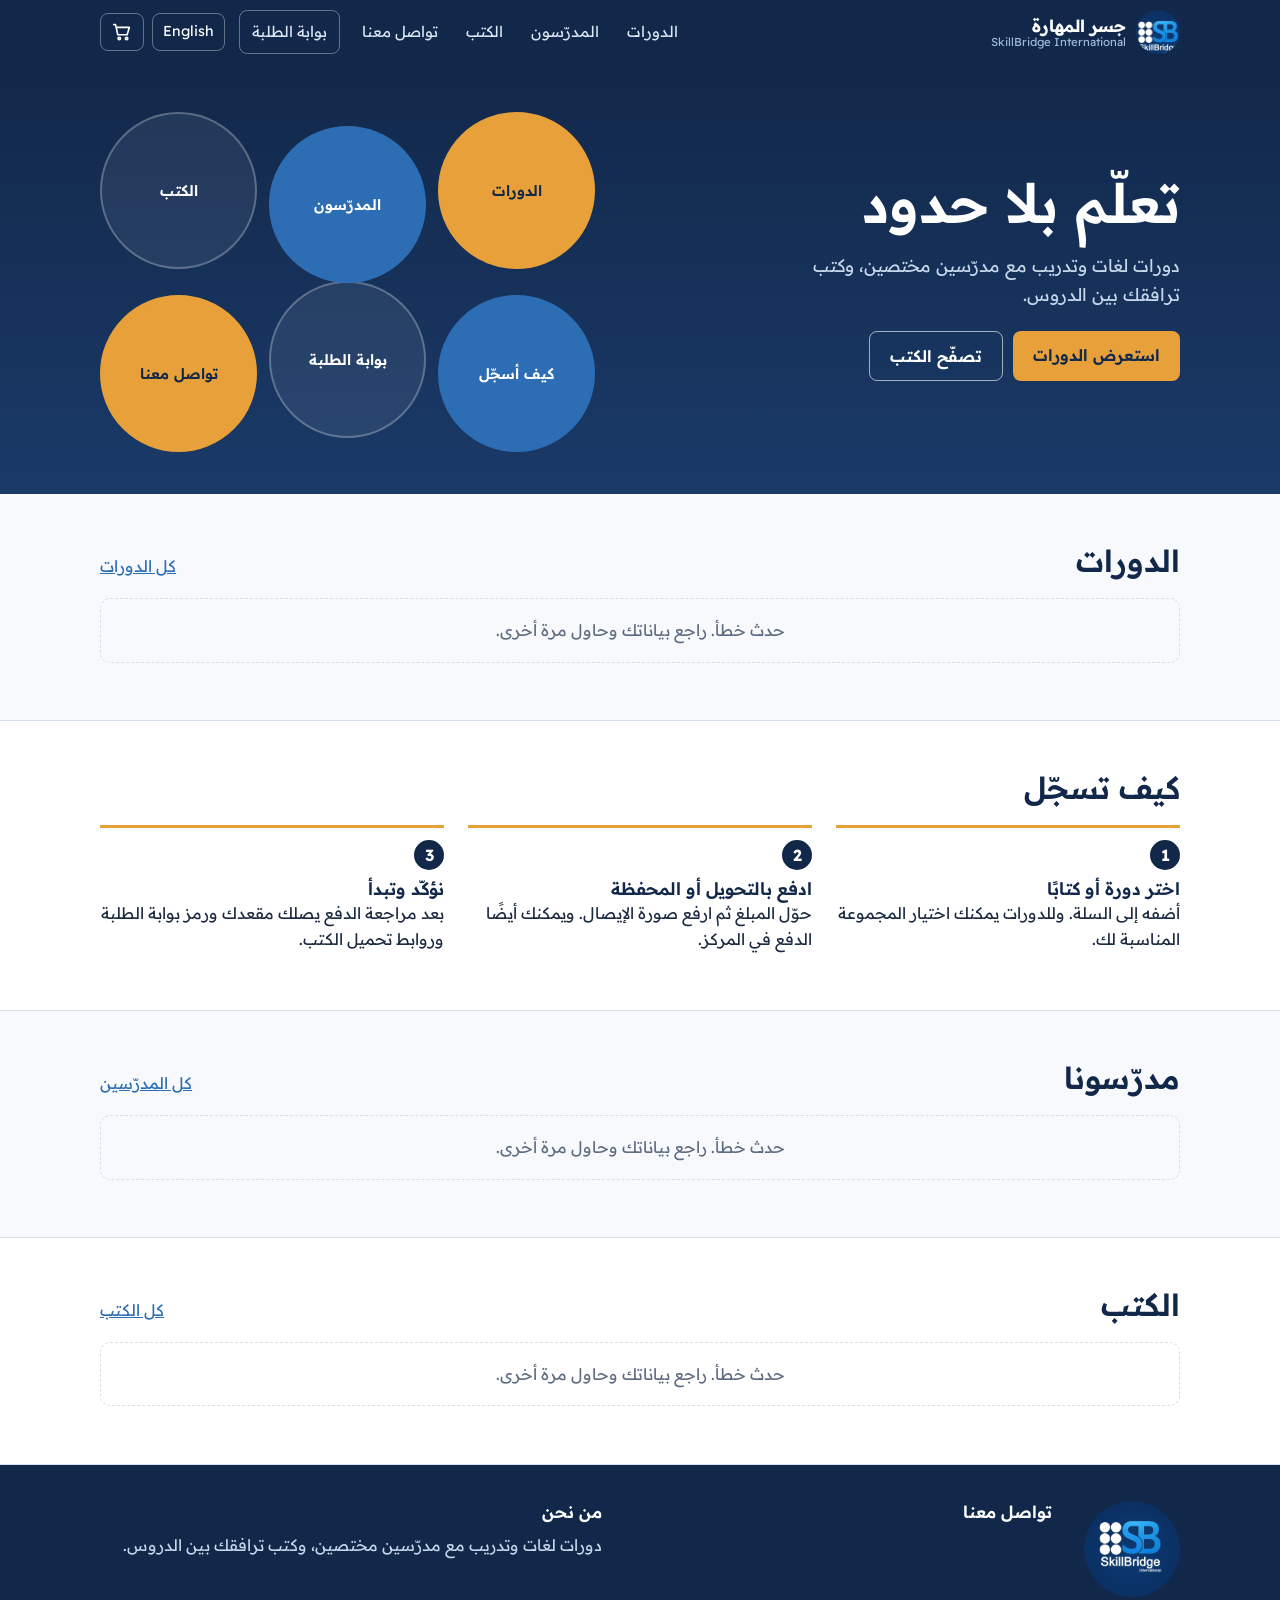
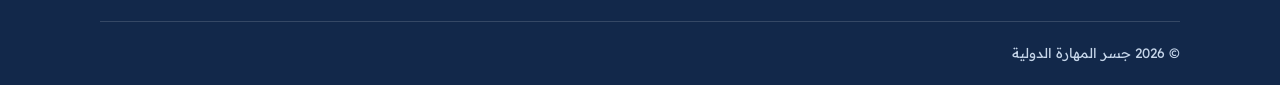
==== skillbridge-public-site/index.html @ ae964b08 "Add files via upload" ====
<!doctype html>
<html lang="ar" dir="rtl">
<head>
<meta charset="utf-8">
<meta name="viewport" content="width=device-width,initial-scale=1">
<title>SkillBridge International</title>
<meta name="description" content="SkillBridge International: courses, teachers and books.">
<link rel="icon" href="assets/favicon.png">
<link rel="preconnect" href="https://fonts.googleapis.com"><link rel="preconnect" href="https://fonts.gstatic.com" crossorigin>
<link href="https://fonts.googleapis.com/css2?family=Readex+Pro:wght@400;500;600;700&display=swap" rel="stylesheet">
<link rel="stylesheet" href="assets/site.css">
</head>
<body>
<div id="hdr"></div>
<main>

<section class="hero"><div class="wrap">
  <div><h1 data-i18n="hero_title"></h1><p data-i18n="hero_text"></p>
  <div class="ctas"><a class="btn" href="courses.html" data-i18n="cta_courses"></a><a class="btn alt" href="books.html" data-i18n="cta_books"></a></div></div>
  <ul class="lattice" id="lat"></ul>
</div></section>
<section class="sec"><div class="wrap"><div class="sechead"><h2 data-i18n="sec_courses"></h2><a href="courses.html" data-i18n="all_courses"></a></div><div id="courses"></div></div></section>
<section class="sec alt"><div class="wrap"><h2 data-i18n="sec_how" style="margin-bottom:18px"></h2>
<ol class="steps"><li><h3 data-i18n="step1_t"></h3><p data-i18n="step1_p"></p></li><li><h3 data-i18n="step2_t"></h3><p data-i18n="step2_p"></p></li><li><h3 data-i18n="step3_t"></h3><p data-i18n="step3_p"></p></li></ol></div></section>
<section class="sec"><div class="wrap"><div class="sechead"><h2 data-i18n="sec_teachers"></h2><a href="teachers.html" data-i18n="all_teachers"></a></div><div id="teachers"></div></div></section>
<section class="sec alt"><div class="wrap"><div class="sechead"><h2 data-i18n="sec_books"></h2><a href="books.html" data-i18n="all_books"></a></div><div id="books"></div></div></section>

</main>
<div id="ftr"></div>
<script src="assets/app.js"></script>
<script src="assets/pages.js"></script>
<script>
SB.mount('');
var L=document.getElementById('lat');
[['courses.html','lat_courses'],['teachers.html','lat_teachers'],['books.html','lat_books'],['#how','lat_how'],[SB.CFG.PORTAL,'lat_portal'],['#contact','lat_contact']].forEach(function(x){
  L.appendChild(SB.el('li',null,SB.el('a',{href:x[0],text:SB.t(x[1])})));});
document.querySelector('.steps').parentNode.parentNode.id='how';
SBPages.loadCourses(document.getElementById('courses'),4);
SBPages.loadTeachers(document.getElementById('teachers'),4);
SBPages.loadBooks(document.getElementById('books'),4);
</script>
</body>
</html>
---- skillbridge-public-site/assets/site.css ----
:root{--navy:#12284a;--ink:#1b2a41;--blue:#2c6db4;--sky:#dbe8f6;--saffron:#e8a13a;--saffron-d:#b97a14;--paper:#f7f9fc;--white:#fff;--line:#d6dfeb;--muted:#5d6b80;--ok:#1f7a4d;--bad:#b3362d;--r:10px}
*{box-sizing:border-box}
html{-webkit-text-size-adjust:100%}
body{margin:0;background:var(--paper);color:var(--ink);font:16px/1.65 'Readex Pro',system-ui,-apple-system,'Segoe UI',Tahoma,sans-serif;min-height:100vh;display:flex;flex-direction:column}
main{flex:1}
img{max-width:100%;display:block}
a{color:var(--blue)}
h1,h2,h3{line-height:1.25;margin:0;color:var(--navy);font-weight:600}
h1{font-size:clamp(2rem,6vw,3.4rem)} h2{font-size:clamp(1.4rem,3.5vw,1.9rem)} h3{font-size:1.08rem}
p{margin:0 0 .6em}
.wrap{width:min(1080px,100% - 32px);margin-inline:auto}
.muted,.meta{color:var(--muted);font-size:.9rem}
:focus-visible{outline:3px solid var(--saffron);outline-offset:2px;border-radius:4px}
[hidden]{display:none!important}

/* header */
.top{background:var(--navy);color:#fff;position:sticky;top:0;z-index:20}
.bar{display:flex;align-items:center;gap:14px;min-height:64px}
.brand{display:flex;align-items:center;gap:10px;text-decoration:none;color:#fff;margin-inline-end:auto}
.brand img{border-radius:50%;background:#fff}
.bname{display:flex;flex-direction:column;line-height:1.15}.bname b{font-size:1.05rem}.bname small{font-size:.72rem;color:#9fb8d8}
.nav{display:flex;gap:4px;align-items:center}
.nav a{color:#dbe6f5;text-decoration:none;padding:8px 12px;border-radius:8px;font-size:.95rem}
.nav a:hover,.nav a.on{background:rgba(255,255,255,.12);color:#fff}
.nav a.portal{border:1px solid rgba(255,255,255,.35);margin-inline-start:6px}
.tools{display:flex;align-items:center;gap:8px}
.langbtn,.cartbtn,.menu{background:transparent;border:1px solid rgba(255,255,255,.35);color:#fff;border-radius:8px;height:38px;min-width:38px;padding:0 10px;font:inherit;font-size:.9rem;cursor:pointer;display:inline-flex;align-items:center;justify-content:center;position:relative;text-decoration:none}
.langbtn:hover,.cartbtn:hover,.menu:hover{background:rgba(255,255,255,.12)}
.cartbtn i{position:absolute;top:-7px;inset-inline-end:-7px;background:var(--saffron);color:var(--navy);font-style:normal;font-size:.72rem;font-weight:700;min-width:19px;height:19px;border-radius:10px;display:grid;place-items:center;padding:0 4px}
.menu{display:none;flex-direction:column;gap:4px;justify-content:center}
.menu span{display:block;width:18px;height:2px;background:#fff}
@media(max-width:820px){
  .menu{display:inline-flex}
  .nav{display:none;position:absolute;inset-inline:0;top:64px;background:var(--navy);flex-direction:column;align-items:stretch;padding:8px 16px 16px;border-top:1px solid rgba(255,255,255,.15)}
  .nav.open{display:flex}.nav a{padding:12px}.nav a.portal{margin:6px 0 0;text-align:center}
}

/* hero + lattice of six circles (echoes the logo) */
.hero{background:linear-gradient(180deg,var(--navy) 0,#1a3a68 100%);color:#fff;padding:48px 0 56px;overflow:hidden}
.hero .wrap{display:grid;grid-template-columns:1.1fr 1fr;gap:40px;align-items:center}
.hero h1{color:#fff}.hero p{color:#c6d6ea;font-size:1.1rem;max-width:34ch;margin-top:14px}
.ctas{display:flex;gap:10px;flex-wrap:wrap;margin-top:22px}
.btn{display:inline-block;background:var(--saffron);color:var(--navy);border:0;border-radius:8px;padding:11px 20px;font:inherit;font-weight:600;cursor:pointer;text-decoration:none;text-align:center}
.btn:hover{background:#f1b455}.btn[disabled]{opacity:.55;cursor:not-allowed}
.btn.alt{background:transparent;color:#fff;border:1.5px solid rgba(255,255,255,.6)}.btn.alt:hover{background:rgba(255,255,255,.1)}
.btn.line{background:transparent;color:var(--navy);border:1.5px solid var(--navy)}.btn.line:hover{background:var(--sky)}
.btn.sm{padding:7px 14px;font-size:.9rem}
.lattice{list-style:none;margin:0;padding:0;display:grid;grid-template-columns:repeat(3,1fr);gap:12px}
.lattice a{aspect-ratio:1;border-radius:50%;display:flex;align-items:center;justify-content:center;text-align:center;padding:10px;text-decoration:none;font-weight:600;font-size:.92rem;line-height:1.3;color:#fff;border:2px solid rgba(255,255,255,.25);background:rgba(255,255,255,.07);transition:background .2s,transform .2s}
.lattice li:nth-child(2) a,.lattice li:nth-child(4) a{background:var(--blue);border-color:var(--blue)}
.lattice li:nth-child(1) a,.lattice li:nth-child(6) a{background:var(--saffron);border-color:var(--saffron);color:var(--navy)}
.lattice a:hover{transform:scale(1.05)}
.lattice li:nth-child(even){transform:translateY(14px)}
@media(max-width:820px){.hero .wrap{grid-template-columns:1fr}.lattice{max-width:420px}}

/* sections */
.sec{padding:48px 0}.sec.alt{background:var(--white);border-block:1px solid var(--line)}
.sechead{display:flex;justify-content:space-between;align-items:baseline;gap:12px;margin-bottom:18px;flex-wrap:wrap}
.pagehead{background:var(--sky);padding:32px 0;border-bottom:1px solid var(--line)}.pagehead p{color:var(--muted);margin-top:6px}
.clist{list-style:none;margin:0;padding:0;border-top:1px solid var(--line)}
.crow{display:grid;grid-template-columns:96px 1fr auto;gap:18px;align-items:center;padding:16px 0;border-bottom:1px solid var(--line)}
.cpic,.tpic{width:96px;height:72px;border-radius:var(--r);overflow:hidden;background:var(--navy);display:grid;place-items:center}
.cpic img,.tpic img{width:100%;height:100%;object-fit:cover}
.mono{color:var(--saffron);font-weight:700;font-size:1.4rem}
.cbody h3{margin-bottom:2px}.cbody p{margin:0}
.cprice{text-align:end;display:flex;flex-direction:column;gap:8px;align-items:flex-end}.cprice b{font-size:1.1rem;color:var(--navy)}
@media(max-width:620px){.crow{grid-template-columns:72px 1fr}.cpic{width:72px;height:56px}.cprice{grid-column:1/-1;flex-direction:row;justify-content:space-between;align-items:center;width:100%}}
.tgrid{list-style:none;margin:0;padding:0;display:grid;grid-template-columns:repeat(auto-fill,minmax(210px,1fr));gap:28px 22px}
.tfig .tpic{width:112px;height:112px;border-radius:50%;margin-bottom:10px}.tfig .bio{font-size:.92rem}
.bgrid{list-style:none;margin:0;padding:0;display:grid;grid-template-columns:repeat(auto-fill,minmax(200px,1fr));gap:26px 20px}
.book{display:flex;flex-direction:column;gap:8px}
.bcover{aspect-ratio:3/4;border-radius:6px;overflow:hidden;background:var(--navy);box-shadow:0 6px 16px rgba(18,40,74,.2)}
.bcover img{width:100%;height:100%;object-fit:cover}
.gen{height:100%;display:flex;flex-direction:column;justify-content:space-between;padding:16px;color:#fff;background:linear-gradient(160deg,var(--navy),var(--blue))}
.gen b{font-size:1.1rem;line-height:1.3}.gen small{color:var(--saffron)}
.book h3{font-size:1rem}.fmts{display:flex;flex-direction:column;gap:6px}
.fmt{display:flex;justify-content:space-between;align-items:center;gap:8px;border:1px solid var(--line);border-radius:8px;padding:6px 8px;background:var(--white);font-size:.88rem}
.steps{list-style:none;margin:0;padding:0;display:grid;grid-template-columns:repeat(3,1fr);gap:24px;counter-reset:s}
.steps li{counter-increment:s;border-top:3px solid var(--saffron);padding-top:12px}
.steps li::before{content:counter(s);display:inline-grid;place-items:center;width:30px;height:30px;border-radius:50%;background:var(--navy);color:#fff;font-weight:700;margin-bottom:8px}
@media(max-width:720px){.steps{grid-template-columns:1fr}}
.notice{padding:18px;border:1px dashed var(--line);border-radius:var(--r);color:var(--muted);text-align:center}

/* modal */
.modal{position:fixed;inset:0;background:rgba(10,20,40,.6);z-index:50;display:grid;place-items:center;padding:16px}
.sheet{background:var(--white);border-radius:14px;max-width:520px;width:100%;max-height:90vh;overflow:auto;padding:22px}
.sheet h2{margin-bottom:4px}
.opt{display:flex;gap:10px;align-items:flex-start;border:1.5px solid var(--line);border-radius:10px;padding:10px 12px;margin:8px 0;cursor:pointer}
.opt input{margin-top:5px}.opt.dis{opacity:.5;cursor:not-allowed}
.opt:has(input:checked){border-color:var(--blue);background:var(--sky)}
.row{display:flex;gap:10px;justify-content:flex-end;margin-top:16px;flex-wrap:wrap}

/* forms */
.form{display:grid;gap:14px}
label.f{display:grid;gap:5px;font-size:.92rem;font-weight:500}
input[type=text],input[type=tel],input[type=email],input[type=number],textarea,select{width:100%;font:inherit;padding:10px 12px;border:1.5px solid var(--line);border-radius:8px;background:#fff;color:var(--ink)}
input:focus,textarea:focus,select:focus{border-color:var(--blue);outline:none;box-shadow:0 0 0 3px var(--sky)}
.two{display:grid;grid-template-columns:1fr 1fr;gap:14px}@media(max-width:560px){.two{grid-template-columns:1fr}}
.hp{position:absolute;left:-9999px;height:0;overflow:hidden}
.err{color:var(--bad);font-weight:500;margin:0}
.layout2{display:grid;grid-template-columns:1.4fr 1fr;gap:32px;align-items:start;padding:32px 0 56px}
@media(max-width:820px){.layout2{grid-template-columns:1fr}}
.summary{background:var(--white);border:1px solid var(--line);border-radius:var(--r);padding:16px}
.line-item{display:flex;justify-content:space-between;gap:10px;padding:9px 0;border-bottom:1px solid var(--line);font-size:.94rem}
.line-item .x{background:none;border:0;color:var(--bad);cursor:pointer;font:inherit;font-size:.82rem;padding:0}
.tot{display:flex;justify-content:space-between;font-weight:700;font-size:1.1rem;padding-top:10px;color:var(--navy)}
.paybox{background:var(--sky);border-radius:10px;padding:12px 14px;margin-top:8px;font-size:.93rem}
.paybox dl{margin:0;display:grid;grid-template-columns:auto 1fr;gap:4px 14px}.paybox dt{color:var(--muted)}.paybox dd{margin:0;font-weight:600;word-break:break-all}
.badge{display:inline-block;border-radius:20px;padding:4px 14px;font-weight:600;font-size:.92rem;background:var(--sky);color:var(--navy)}
.badge.confirmed{background:#d9f0e4;color:var(--ok)}.badge.rejected{background:#f8dedb;color:var(--bad)}.badge.receipt_uploaded{background:#fdebc9;color:var(--saffron-d)}
.code{font:700 1.8rem/1 ui-monospace,Menlo,Consolas,monospace;letter-spacing:.12em;background:var(--navy);color:var(--saffron);padding:14px 18px;border-radius:10px;display:inline-block;direction:ltr}
.panel{background:var(--white);border:1px solid var(--line);border-radius:var(--r);padding:18px;margin-block:16px}

/* footer */
.foot{background:var(--navy);color:#c6d6ea;margin-top:auto;padding-top:36px}
.foot h2{color:#fff;font-size:1.05rem;margin-bottom:10px}.foot a{color:var(--saffron)}
.footgrid{display:grid;grid-template-columns:auto 1fr 1.2fr;gap:32px;align-items:start}
.footlogo{border-radius:50%;background:#fff;width:96px;height:96px}
.info{list-style:none;margin:0;padding:0;display:grid;gap:8px}.info span{display:block;font-size:.8rem;color:#8fa9cc}
.legal{padding:20px 0;margin-top:24px;border-top:1px solid rgba(255,255,255,.15);font-size:.85rem}
@media(max-width:720px){.footgrid{grid-template-columns:1fr}}
@media(prefers-reduced-motion:reduce){*{transition:none!important;animation:none!important}}
@media(prefers-reduced-motion:no-preference){.hero h1{animation:rise .6s ease-out both}@keyframes rise{from{opacity:0;transform:translateY(10px)}to{opacity:1;transform:none}}}
.bgrid{grid-template-columns:repeat(auto-fill,minmax(170px,210px));justify-content:start}
.fmt{flex-wrap:wrap}.fmt .btn{white-space:nowrap}
@media(max-width:560px){.bgrid{grid-template-columns:repeat(2,minmax(0,1fr))}.fmt{flex-direction:column;align-items:stretch}.fmt .btn{width:100%}}
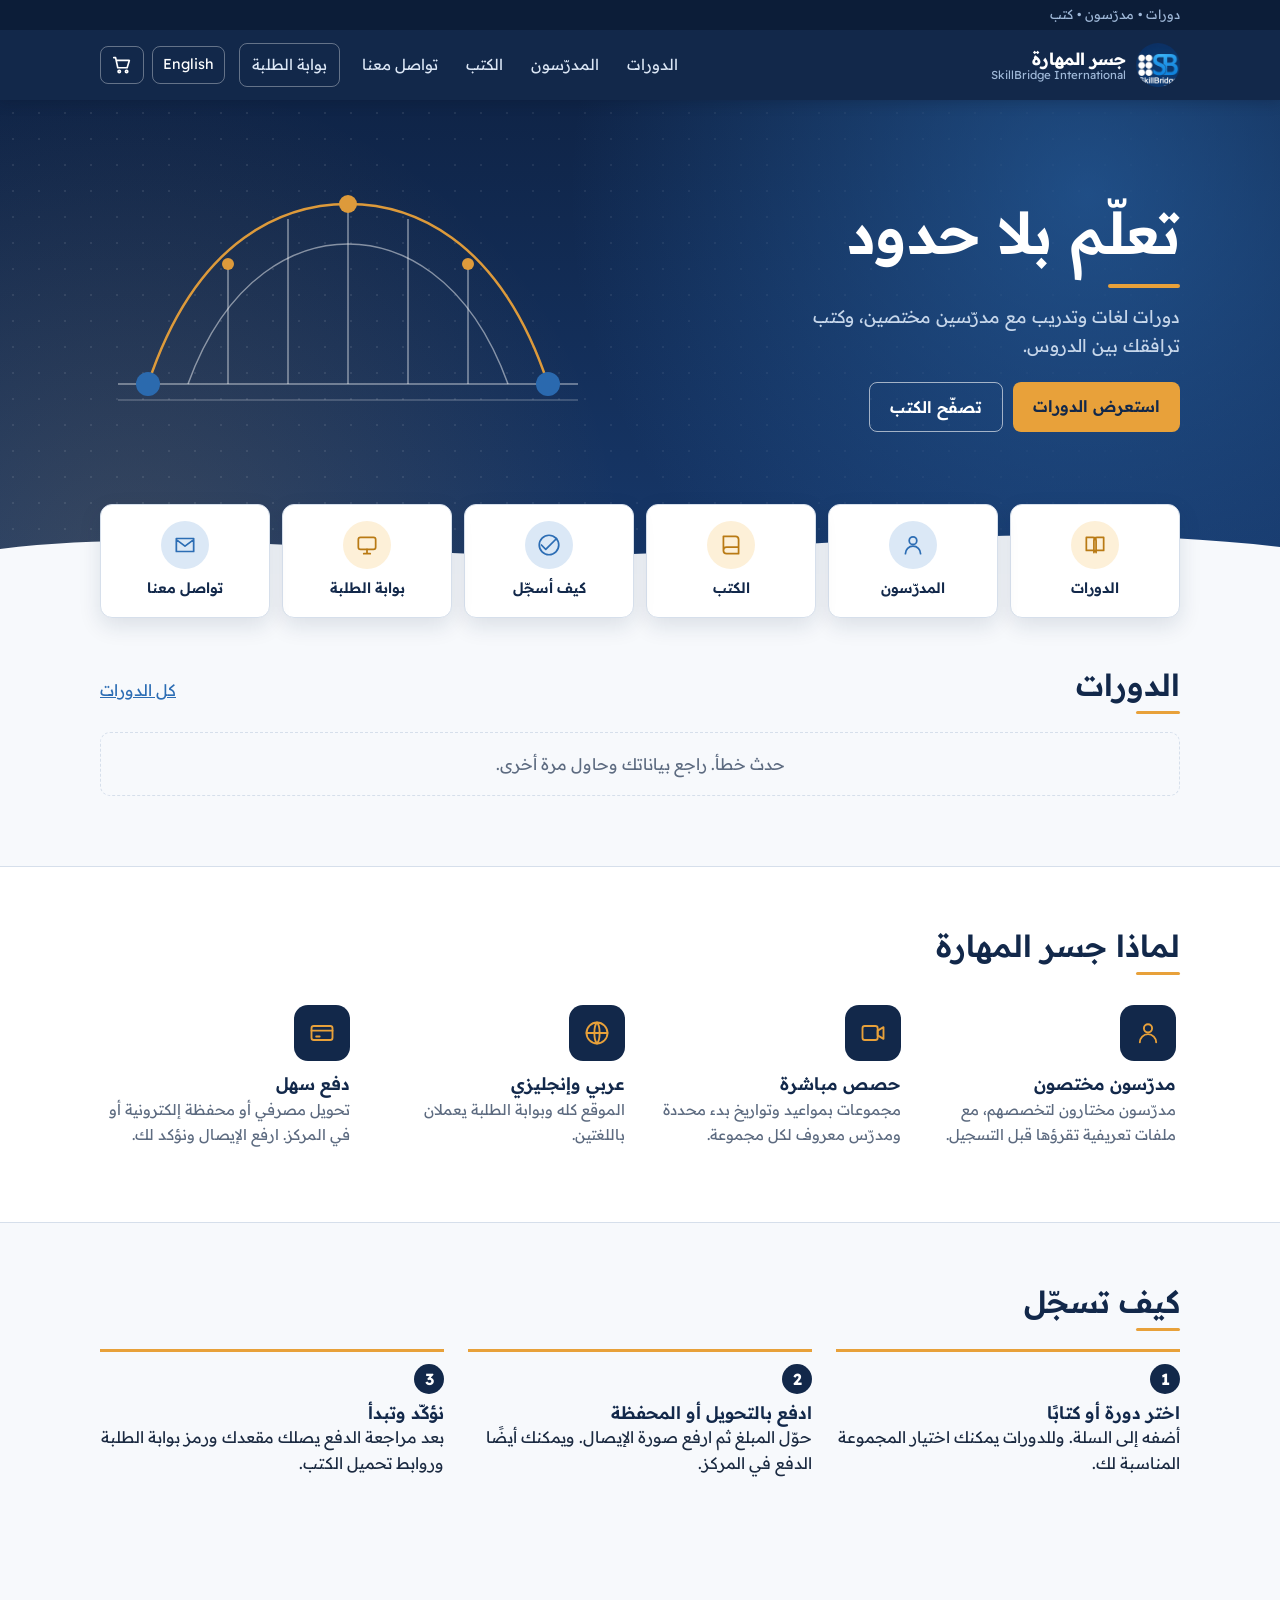
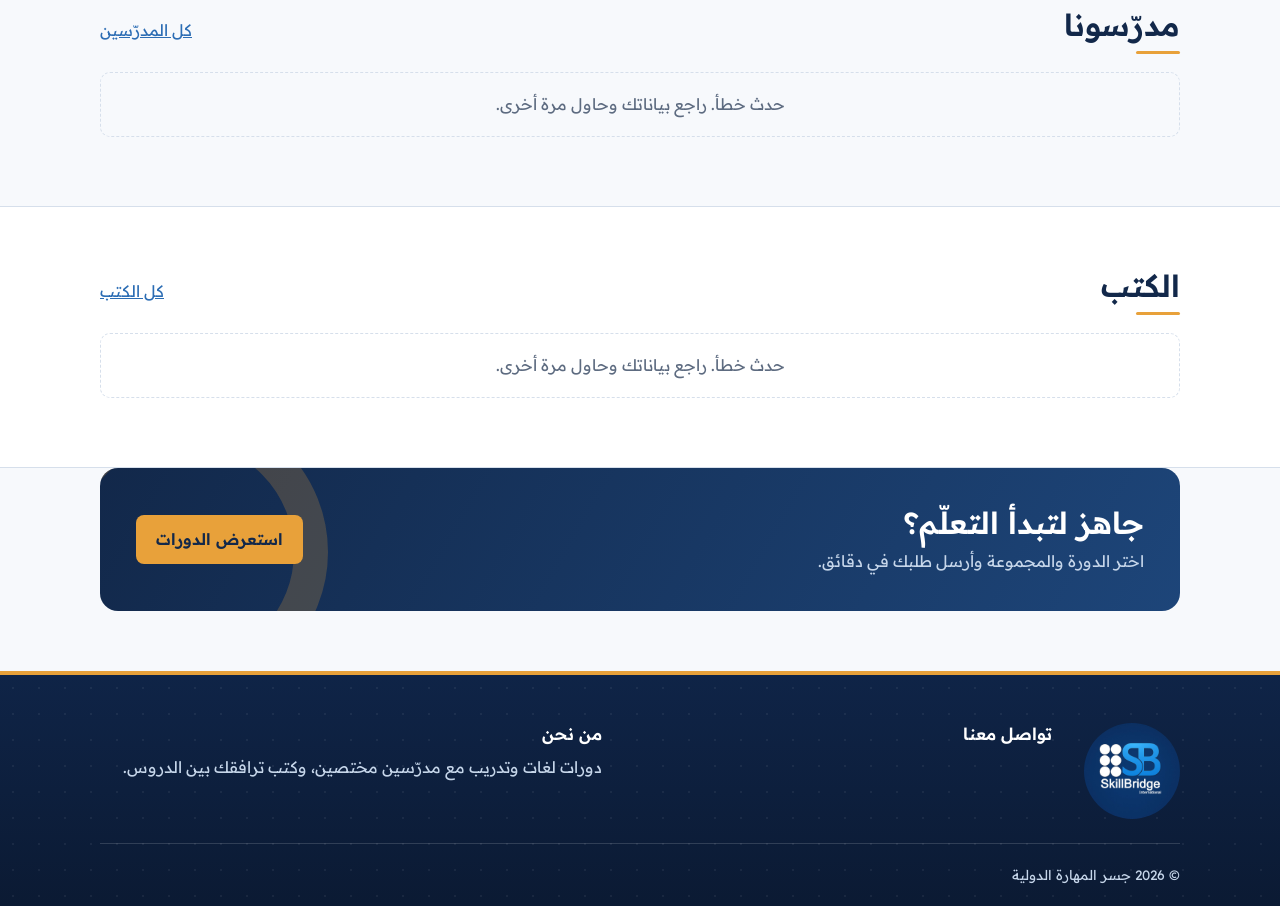
==== commit a673ac87: "Add files via upload" ====
--- a/skillbridge-public-site/index.html
+++ b/skillbridge-public-site/index.html
@@ -17,14 +17,17 @@
 <section class="hero"><div class="wrap">
   <div><h1 data-i18n="hero_title"></h1><p data-i18n="hero_text"></p>
   <div class="ctas"><a class="btn" href="courses.html" data-i18n="cta_courses"></a><a class="btn alt" href="books.html" data-i18n="cta_books"></a></div></div>
-  <ul class="lattice" id="lat"></ul>
-</div></section>
-<section class="sec"><div class="wrap"><div class="sechead"><h2 data-i18n="sec_courses"></h2><a href="courses.html" data-i18n="all_courses"></a></div><div id="courses"></div></div></section>
-<section class="sec alt"><div class="wrap"><h2 data-i18n="sec_how" style="margin-bottom:18px"></h2>
+  <svg class="arch" viewBox="0 0 480 300" aria-hidden="true"><path class="a" d="M10 220H470"/><path class="a" d="M10 236H470" opacity=".5"/><path class="b" d="M40 220C90 70 180 40 240 40S390 70 440 220"/><path class="a" d="M80 220C120 110 190 80 240 80S360 110 400 220"/><g class="a"><path d="M240 40V220M180 55V220M120 100V220M300 55V220M360 100V220"/></g><circle class="n" cx="240" cy="40" r="9"/><circle class="m" cx="40" cy="220" r="12"/><circle class="m" cx="440" cy="220" r="12"/><circle class="n" cx="120" cy="100" r="6"/><circle class="n" cx="360" cy="100" r="6"/></svg>
+</div><svg class="hero-wave" viewBox="0 0 1200 46" preserveAspectRatio="none" aria-hidden="true"><path d="M0 46V20C200 -6 400 40 650 22S1050 0 1200 18V46z" fill="#f7f9fc"/></svg></section>
+<div class="wrap"><ul class="quick" id="lat"></ul></div>
+<section class="sec" style="padding-top:48px"><div class="wrap"><div class="sechead"><h2 data-i18n="sec_courses"></h2><a href="courses.html" data-i18n="all_courses"></a></div><div id="courses"></div></div></section>
+<section class="sec alt"><div class="wrap"><h2 data-i18n="why" style="margin-bottom:24px"></h2><div class="why" id="why"></div></div></section>
+<section class="sec"><div class="wrap"><h2 data-i18n="sec_how" style="margin-bottom:18px"></h2>
 <ol class="steps"><li><h3 data-i18n="step1_t"></h3><p data-i18n="step1_p"></p></li><li><h3 data-i18n="step2_t"></h3><p data-i18n="step2_p"></p></li><li><h3 data-i18n="step3_t"></h3><p data-i18n="step3_p"></p></li></ol></div></section>
 <section class="sec"><div class="wrap"><div class="sechead"><h2 data-i18n="sec_teachers"></h2><a href="teachers.html" data-i18n="all_teachers"></a></div><div id="teachers"></div></div></section>
 <section class="sec alt"><div class="wrap"><div class="sechead"><h2 data-i18n="sec_books"></h2><a href="books.html" data-i18n="all_books"></a></div><div id="books"></div></div></section>
 
+<section class="sec" style="padding-top:0"><div class="wrap"><div class="cta"><div><h2 data-i18n="cta_t"></h2><p data-i18n="cta_p"></p></div><a class="btn" href="courses.html" data-i18n="cta_courses"></a></div></div></section>
 </main>
 <div id="ftr"></div>
 <script src="assets/app.js"></script>
@@ -32,8 +35,9 @@
 <script>
 SB.mount('');
 var L=document.getElementById('lat');
-[['courses.html','lat_courses'],['teachers.html','lat_teachers'],['books.html','lat_books'],['#how','lat_how'],[SB.CFG.PORTAL,'lat_portal'],['#contact','lat_contact']].forEach(function(x){
-  L.appendChild(SB.el('li',null,SB.el('a',{href:x[0],text:SB.t(x[1])})));});
+[['courses.html','lat_courses','courses'],['teachers.html','lat_teachers','teachers'],['books.html','lat_books','books'],['#how','lat_how','how'],[SB.CFG.PORTAL,'lat_portal','portal'],['#contact','lat_contact','contact']].forEach(function(x){
+  L.appendChild(SB.el('li',null,SB.el('a',{href:x[0]},SB.icon(x[2],26),SB.el('span',{text:SB.t(x[1])}))));});
+[['teachers','v1'],['live','v2'],['lang','v3'],['pay','v4']].forEach(function(x){document.getElementById('why').appendChild(SB.el('div',null,SB.icon(x[0],28),SB.el('h3',{text:SB.t(x[1]+'_t')}),SB.el('p',{text:SB.t(x[1]+'_p')})));});
 document.querySelector('.steps').parentNode.parentNode.id='how';
 SBPages.loadCourses(document.getElementById('courses'),4);
 SBPages.loadTeachers(document.getElementById('teachers'),4);
--- a/skillbridge-public-site/assets/site.css
+++ b/skillbridge-public-site/assets/site.css
@@ -124,3 +124,49 @@
 .bgrid{grid-template-columns:repeat(auto-fill,minmax(170px,210px));justify-content:start}
 .fmt{flex-wrap:wrap}.fmt .btn{white-space:nowrap}
 @media(max-width:560px){.bgrid{grid-template-columns:repeat(2,minmax(0,1fr))}.fmt{flex-direction:column;align-items:stretch}.fmt .btn{width:100%}}
+
+/* ---- institutional polish ---- */
+.util{background:#0c1d38;color:#9fb8d8;font-size:.8rem}.util .wrap{display:flex;justify-content:space-between;align-items:center;min-height:30px}.util a{color:#fff;text-decoration:none}
+.top{box-shadow:0 2px 12px rgba(10,20,40,.25)}
+.bar{min-height:70px}
+.hero{position:relative;padding:64px 0 110px;background:
+  radial-gradient(circle at 85% 20%,rgba(44,109,180,.55),transparent 45%),
+  radial-gradient(circle at 10% 100%,rgba(232,161,58,.16),transparent 40%),
+  linear-gradient(180deg,#0f2447 0,#17386a 100%)}
+.hero::before{content:"";position:absolute;inset:0;background-image:radial-gradient(rgba(255,255,255,.13) 1.4px,transparent 1.5px);background-size:26px 26px;-webkit-mask-image:linear-gradient(90deg,transparent,#000 70%);mask-image:linear-gradient(90deg,transparent,#000 70%);opacity:.7}
+[dir=rtl] .hero::before{-webkit-mask-image:linear-gradient(270deg,transparent,#000 70%);mask-image:linear-gradient(270deg,transparent,#000 70%)}
+.hero .wrap{position:relative}
+.hero h1{font-size:clamp(2.2rem,6vw,3.6rem);letter-spacing:-.01em}
+.hero h1::after{content:"";display:block;width:72px;height:4px;border-radius:2px;background:var(--saffron);margin-top:16px}
+.arch{width:100%;max-width:480px;justify-self:center;opacity:.95}
+.arch .a{fill:none;stroke:rgba(255,255,255,.5);stroke-width:1.5}.arch .b{fill:none;stroke:var(--saffron);stroke-width:2.5}.arch .n{fill:var(--saffron)}.arch .m{fill:#2c6db4}
+.hero-wave{position:absolute;bottom:-1px;left:0;width:100%;height:46px;display:block}
+.quick{list-style:none;margin:-70px auto 0;padding:0;position:relative;z-index:2;display:grid;grid-template-columns:repeat(6,1fr);gap:12px}
+.quick a{display:flex;flex-direction:column;align-items:center;gap:8px;text-align:center;background:#fff;color:var(--navy);border:1px solid var(--line);border-radius:12px;padding:16px 8px;text-decoration:none;font-weight:600;font-size:.9rem;box-shadow:0 8px 22px rgba(18,40,74,.12);transition:transform .18s,box-shadow .18s,border-color .18s}
+.quick a:hover{transform:translateY(-3px);border-color:var(--saffron);box-shadow:0 12px 26px rgba(18,40,74,.18)}
+.quick .ico{width:48px;height:48px;border-radius:50%;background:var(--sky);color:var(--blue);display:grid;place-items:center}
+.quick li:nth-child(odd) .ico{background:#fdf0d8;color:var(--saffron-d)}
+@media(max-width:820px){.quick{grid-template-columns:repeat(3,1fr)}.hero{padding-bottom:96px}.arch{max-width:300px}}
+.sechead h2,.sec>.wrap>h2{position:relative;padding-bottom:10px}
+.sechead h2::after,.sec>.wrap>h2::after{content:"";position:absolute;bottom:0;inset-inline-start:0;width:44px;height:3px;background:var(--saffron);border-radius:2px}
+.sec{padding:60px 0}
+.pagehead{position:relative;background:linear-gradient(180deg,#0f2447,#17386a);border:0;padding:40px 0;color:#fff;overflow:hidden}
+.pagehead::before{content:"";position:absolute;inset:0;background-image:radial-gradient(rgba(255,255,255,.12) 1.4px,transparent 1.5px);background-size:24px 24px}
+.pagehead h1{color:#fff;position:relative}.pagehead h1::after{content:"";display:block;width:56px;height:3px;background:var(--saffron);margin-top:12px}
+.crow{background:#fff;border:1px solid var(--line);border-radius:12px;padding:14px 16px;margin-bottom:12px;transition:box-shadow .18s,border-color .18s}
+.crow:hover{box-shadow:0 8px 22px rgba(18,40,74,.1);border-color:#b9cbe2}
+.clist{border-top:0}
+.cpic{background:linear-gradient(135deg,var(--navy),var(--blue))}
+.why{display:grid;grid-template-columns:repeat(4,1fr);gap:22px}
+.why>div{padding:6px 4px}
+.why .ico{width:56px;height:56px;border-radius:14px;background:var(--navy);color:var(--saffron);display:grid;place-items:center;margin-bottom:12px}
+.why h3{margin-bottom:4px}.why p{color:var(--muted);font-size:.93rem}
+@media(max-width:820px){.why{grid-template-columns:1fr 1fr}}@media(max-width:480px){.why{grid-template-columns:1fr}}
+.cta{background:linear-gradient(120deg,var(--navy),#1d4579);color:#fff;border-radius:18px;padding:36px;display:flex;justify-content:space-between;align-items:center;gap:20px;flex-wrap:wrap;position:relative;overflow:hidden}
+.cta::after{content:"";position:absolute;inset-inline-end:-60px;top:-60px;width:220px;height:220px;border-radius:50%;border:34px solid rgba(232,161,58,.22)}
+.cta h2{color:#fff}.cta p{color:#c6d6ea;margin:6px 0 0}.cta .btn{position:relative;z-index:1}
+.foot{position:relative;background:linear-gradient(180deg,#0f2447,#0b1a33);border-top:4px solid var(--saffron);padding-top:48px}
+.foot::before{content:"";position:absolute;inset:0;background-image:radial-gradient(rgba(255,255,255,.06) 1.4px,transparent 1.5px);background-size:26px 26px;pointer-events:none}
+.foot .wrap{position:relative}
+.tfig .tpic{box-shadow:0 0 0 4px #fff,0 0 0 6px var(--saffron)}
+.book .bcover{border-radius:4px 10px 10px 4px;border-inline-start:6px solid rgba(0,0,0,.25)}
